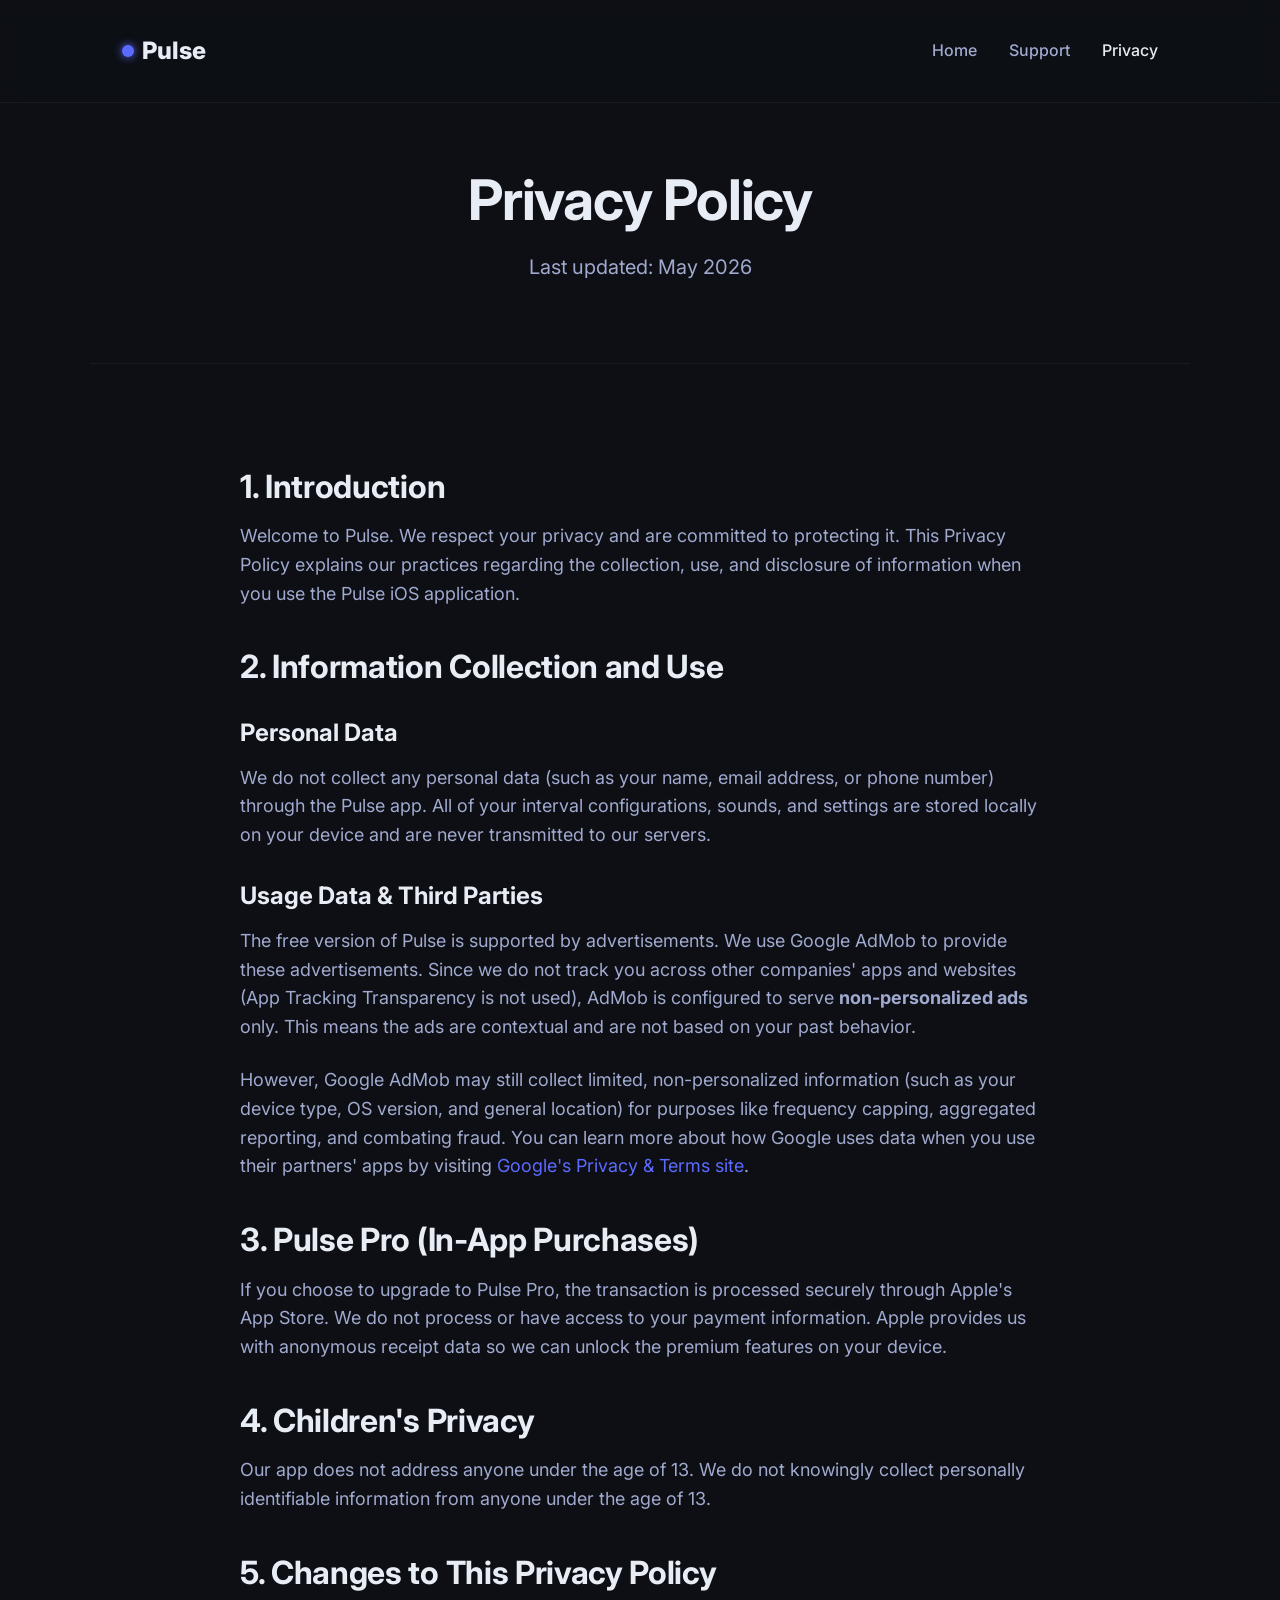
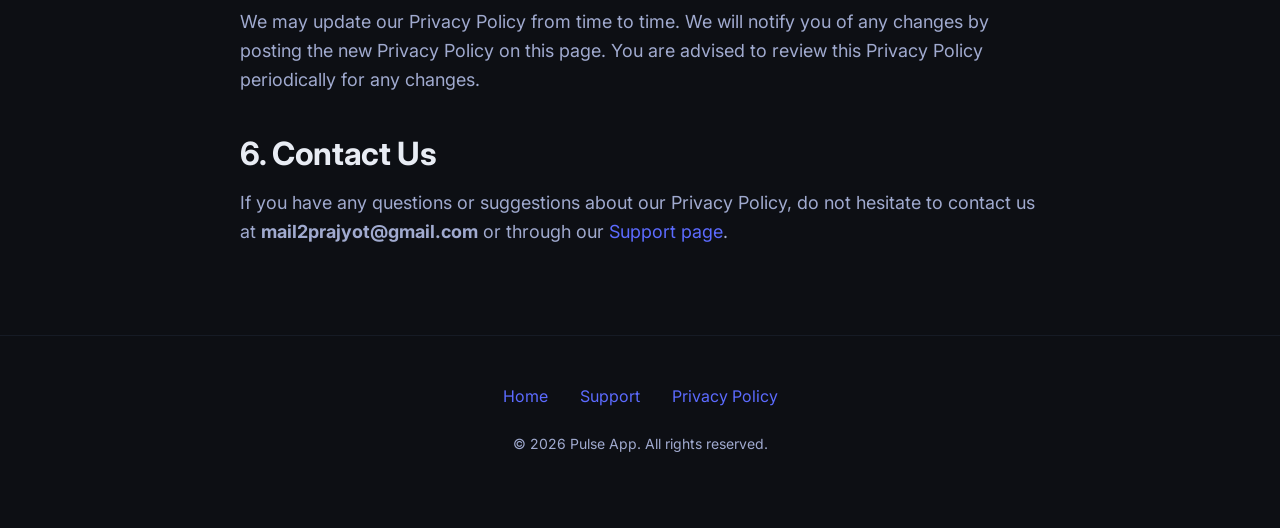
==== privacy.html @ a0f0a832 "Initial commit" ====
<!DOCTYPE html>
<html lang="en">
<head>
    <meta charset="UTF-8">
    <meta name="viewport" content="width=device-width, initial-scale=1.0">
    <title>Privacy Policy - Pulse</title>
    <meta name="description" content="Privacy Policy for the Pulse app. Learn how we handle your data.">
    <link rel="stylesheet" href="styles.css">
    <link href="https://fonts.googleapis.com/css2?family=Inter:wght@400;500;600;700;800&display=swap" rel="stylesheet">
</head>
<body>
    <header>
        <div class="container nav-container">
            <a href="index.html" class="logo">
                <span class="logo-dot"></span> Pulse
            </a>
            <nav class="nav-links">
                <a href="index.html">Home</a>
                <a href="support.html">Support</a>
                <a href="privacy.html" class="active">Privacy</a>
            </nav>
        </div>
    </header>

    <main>
        <section class="page-header container">
            <h1>Privacy Policy</h1>
            <p class="hero-subtitle">Last updated: May 2026</p>
        </section>

        <section class="content-section">
            <h2>1. Introduction</h2>
            <p>Welcome to Pulse. We respect your privacy and are committed to protecting it. This Privacy Policy explains our practices regarding the collection, use, and disclosure of information when you use the Pulse iOS application.</p>

            <h2>2. Information Collection and Use</h2>
            <h3>Personal Data</h3>
            <p>We do not collect any personal data (such as your name, email address, or phone number) through the Pulse app. All of your interval configurations, sounds, and settings are stored locally on your device and are never transmitted to our servers.</p>

            <h3>Usage Data & Third Parties</h3>
            <p>The free version of Pulse is supported by advertisements. We use Google AdMob to provide these advertisements. Since we do not track you across other companies' apps and websites (App Tracking Transparency is not used), AdMob is configured to serve <strong>non-personalized ads</strong> only. This means the ads are contextual and are not based on your past behavior.</p>
            <p>However, Google AdMob may still collect limited, non-personalized information (such as your device type, OS version, and general location) for purposes like frequency capping, aggregated reporting, and combating fraud. You can learn more about how Google uses data when you use their partners' apps by visiting <a href="https://policies.google.com/technologies/partner-sites" target="_blank">Google's Privacy & Terms site</a>.</p>

            <h2>3. Pulse Pro (In-App Purchases)</h2>
            <p>If you choose to upgrade to Pulse Pro, the transaction is processed securely through Apple's App Store. We do not process or have access to your payment information. Apple provides us with anonymous receipt data so we can unlock the premium features on your device.</p>

            <h2>4. Children's Privacy</h2>
            <p>Our app does not address anyone under the age of 13. We do not knowingly collect personally identifiable information from anyone under the age of 13.</p>

            <h2>5. Changes to This Privacy Policy</h2>
            <p>We may update our Privacy Policy from time to time. We will notify you of any changes by posting the new Privacy Policy on this page. You are advised to review this Privacy Policy periodically for any changes.</p>

            <h2>6. Contact Us</h2>
            <p>If you have any questions or suggestions about our Privacy Policy, do not hesitate to contact us at <strong>mail2prajyot@gmail.com</strong> or through our <a href="support.html">Support page</a>.</p>
        </section>
    </main>

    <footer>
        <div class="container">
            <div class="footer-links">
                <a href="index.html">Home</a>
                <a href="support.html">Support</a>
                <a href="privacy.html">Privacy Policy</a>
            </div>
            <p class="footer-text">© 2026 Pulse App. All rights reserved.</p>
        </div>
    </footer>
</body>
</html>
---- styles.css ----
:root {
    --bg-color: #0D0F14;
    --panel-color: #161B25;
    --card-color: #1E2535;
    --text-primary: #E8ECF4;
    --text-secondary: #A0AACF;
    --accent-blue: #5C6BFF;
    --accent-blue-hover: #727fff;
    --accent-yellow: #FFB340;
    --accent-red: #FF5A52;
    --border-color: rgba(92, 107, 255, 0.15);
}

* {
    margin: 0;
    padding: 0;
    box-sizing: border-box;
}

body {
    font-family: 'Inter', -apple-system, BlinkMacSystemFont, "Segoe UI", Roboto, Helvetica, Arial, sans-serif;
    background-color: var(--bg-color);
    color: var(--text-primary);
    line-height: 1.6;
    -webkit-font-smoothing: antialiased;
}

/* Typography */
h1, h2, h3, h4 {
    font-weight: 700;
    line-height: 1.2;
    margin-bottom: 1rem;
}

h1 { font-size: 3.5rem; letter-spacing: -0.02em; }
h2 { font-size: 2.5rem; letter-spacing: -0.01em; }
p { color: var(--text-secondary); margin-bottom: 1.5rem; font-size: 1.125rem; }

a {
    color: var(--accent-blue);
    text-decoration: none;
    transition: color 0.2s ease;
}

a:hover {
    color: var(--accent-blue-hover);
}

/* Layout */
.container {
    max-width: 1100px;
    margin: 0 auto;
    padding: 0 2rem;
}

/* Header */
header {
    padding: 2rem 0;
    border-bottom: 1px solid var(--panel-color);
    background-color: rgba(13, 15, 20, 0.8);
    backdrop-filter: blur(10px);
    position: sticky;
    top: 0;
    z-index: 100;
}

.nav-container {
    display: flex;
    justify-content: space-between;
    align-items: center;
}

.logo {
    font-size: 1.5rem;
    font-weight: 800;
    color: var(--text-primary);
    display: flex;
    align-items: center;
    gap: 0.5rem;
}

.logo-dot {
    width: 12px;
    height: 12px;
    background-color: var(--accent-blue);
    border-radius: 50%;
    display: inline-block;
    box-shadow: 0 0 10px var(--accent-blue);
}

.nav-links {
    display: flex;
    gap: 2rem;
}

.nav-links a {
    color: var(--text-secondary);
    font-weight: 500;
}

.nav-links a:hover, .nav-links a.active {
    color: var(--text-primary);
}

/* Hero Section */
.hero {
    padding: 6rem 0 4rem;
    text-align: center;
}

.hero h1 {
    background: linear-gradient(135deg, #E8ECF4 0%, #A0AACF 100%);
    -webkit-background-clip: text;
    -webkit-text-fill-color: transparent;
    margin-bottom: 1.5rem;
}

.hero-subtitle {
    font-size: 1.25rem;
    max-width: 600px;
    margin: 0 auto 3rem;
}

.cta-button {
    display: inline-block;
    background-color: var(--accent-blue);
    color: #fff;
    padding: 1rem 2.5rem;
    border-radius: 999px;
    font-size: 1.125rem;
    font-weight: 600;
    transition: all 0.3s ease;
    box-shadow: 0 4px 20px rgba(92, 107, 255, 0.3);
}

.cta-button:hover {
    background-color: var(--accent-blue-hover);
    transform: translateY(-2px);
    box-shadow: 0 6px 25px rgba(92, 107, 255, 0.4);
    color: #fff;
}

/* Features */
.features {
    padding: 5rem 0;
}

.features-grid {
    display: grid;
    grid-template-columns: repeat(auto-fit, minmax(300px, 1fr));
    gap: 2rem;
    margin-top: 3rem;
}

.feature-card {
    background-color: var(--panel-color);
    padding: 2.5rem;
    border-radius: 20px;
    border: 1px solid var(--border-color);
    transition: transform 0.3s ease, box-shadow 0.3s ease;
}

.feature-card:hover {
    transform: translateY(-5px);
    box-shadow: 0 10px 30px rgba(0, 0, 0, 0.2);
}

.feature-icon {
    font-size: 2rem;
    color: var(--accent-blue);
    margin-bottom: 1.5rem;
}

.feature-card h3 {
    font-size: 1.5rem;
}

.feature-card p {
    font-size: 1rem;
    margin-bottom: 0;
}

/* Pro Section */
.pro-section {
    background-color: var(--panel-color);
    padding: 5rem 0;
    text-align: center;
    border-top: 1px solid var(--border-color);
    border-bottom: 1px solid var(--border-color);
}

.pro-badge {
    color: var(--accent-yellow);
    font-weight: 700;
    font-size: 1.25rem;
    margin-bottom: 1rem;
    display: inline-block;
    padding: 0.25rem 1rem;
    background-color: rgba(255, 179, 64, 0.1);
    border-radius: 999px;
}

/* Standard Content Pages (Privacy, Support) */
.page-header {
    padding: 4rem 0 2rem;
    text-align: center;
    border-bottom: 1px solid var(--panel-color);
}

.content-section {
    padding: 4rem 0;
    max-width: 800px;
    margin: 0 auto;
}

.content-section h2 {
    font-size: 2rem;
    margin-top: 2.5rem;
    color: var(--text-primary);
}

.content-section h3 {
    font-size: 1.5rem;
    margin-top: 2rem;
    color: var(--text-primary);
}

.content-section p, .content-section ul {
    margin-bottom: 1.5rem;
    color: var(--text-secondary);
}

.content-section ul {
    padding-left: 1.5rem;
}

.content-section li {
    margin-bottom: 0.5rem;
}

/* Forms */
.support-form {
    background-color: var(--panel-color);
    padding: 3rem;
    border-radius: 20px;
    border: 1px solid var(--border-color);
}

.form-group {
    margin-bottom: 1.5rem;
}

.form-group label {
    display: block;
    margin-bottom: 0.5rem;
    color: var(--text-primary);
    font-weight: 500;
}

.form-group input, .form-group textarea {
    width: 100%;
    padding: 1rem;
    background-color: var(--card-color);
    border: 1px solid var(--border-color);
    border-radius: 10px;
    color: var(--text-primary);
    font-family: inherit;
    font-size: 1rem;
    transition: border-color 0.2s ease;
}

.form-group input:focus, .form-group textarea:focus {
    outline: none;
    border-color: var(--accent-blue);
}

button[type="submit"] {
    width: 100%;
    border: none;
    cursor: pointer;
    font-family: inherit;
}

/* Footer */
footer {
    padding: 3rem 0;
    text-align: center;
    border-top: 1px solid var(--panel-color);
    margin-top: auto;
}

.footer-links {
    display: flex;
    justify-content: center;
    gap: 2rem;
    margin-bottom: 1.5rem;
}

.footer-text {
    font-size: 0.875rem;
}

/* Responsive */
@media (max-width: 768px) {
    h1 { font-size: 2.5rem; }
    h2 { font-size: 2rem; }
    
    .nav-links {
        display: none; /* simple mobile nav for now */
    }
    
    .hero {
        padding: 4rem 0 2rem;
    }
    
    .support-form {
        padding: 2rem;
    }
}
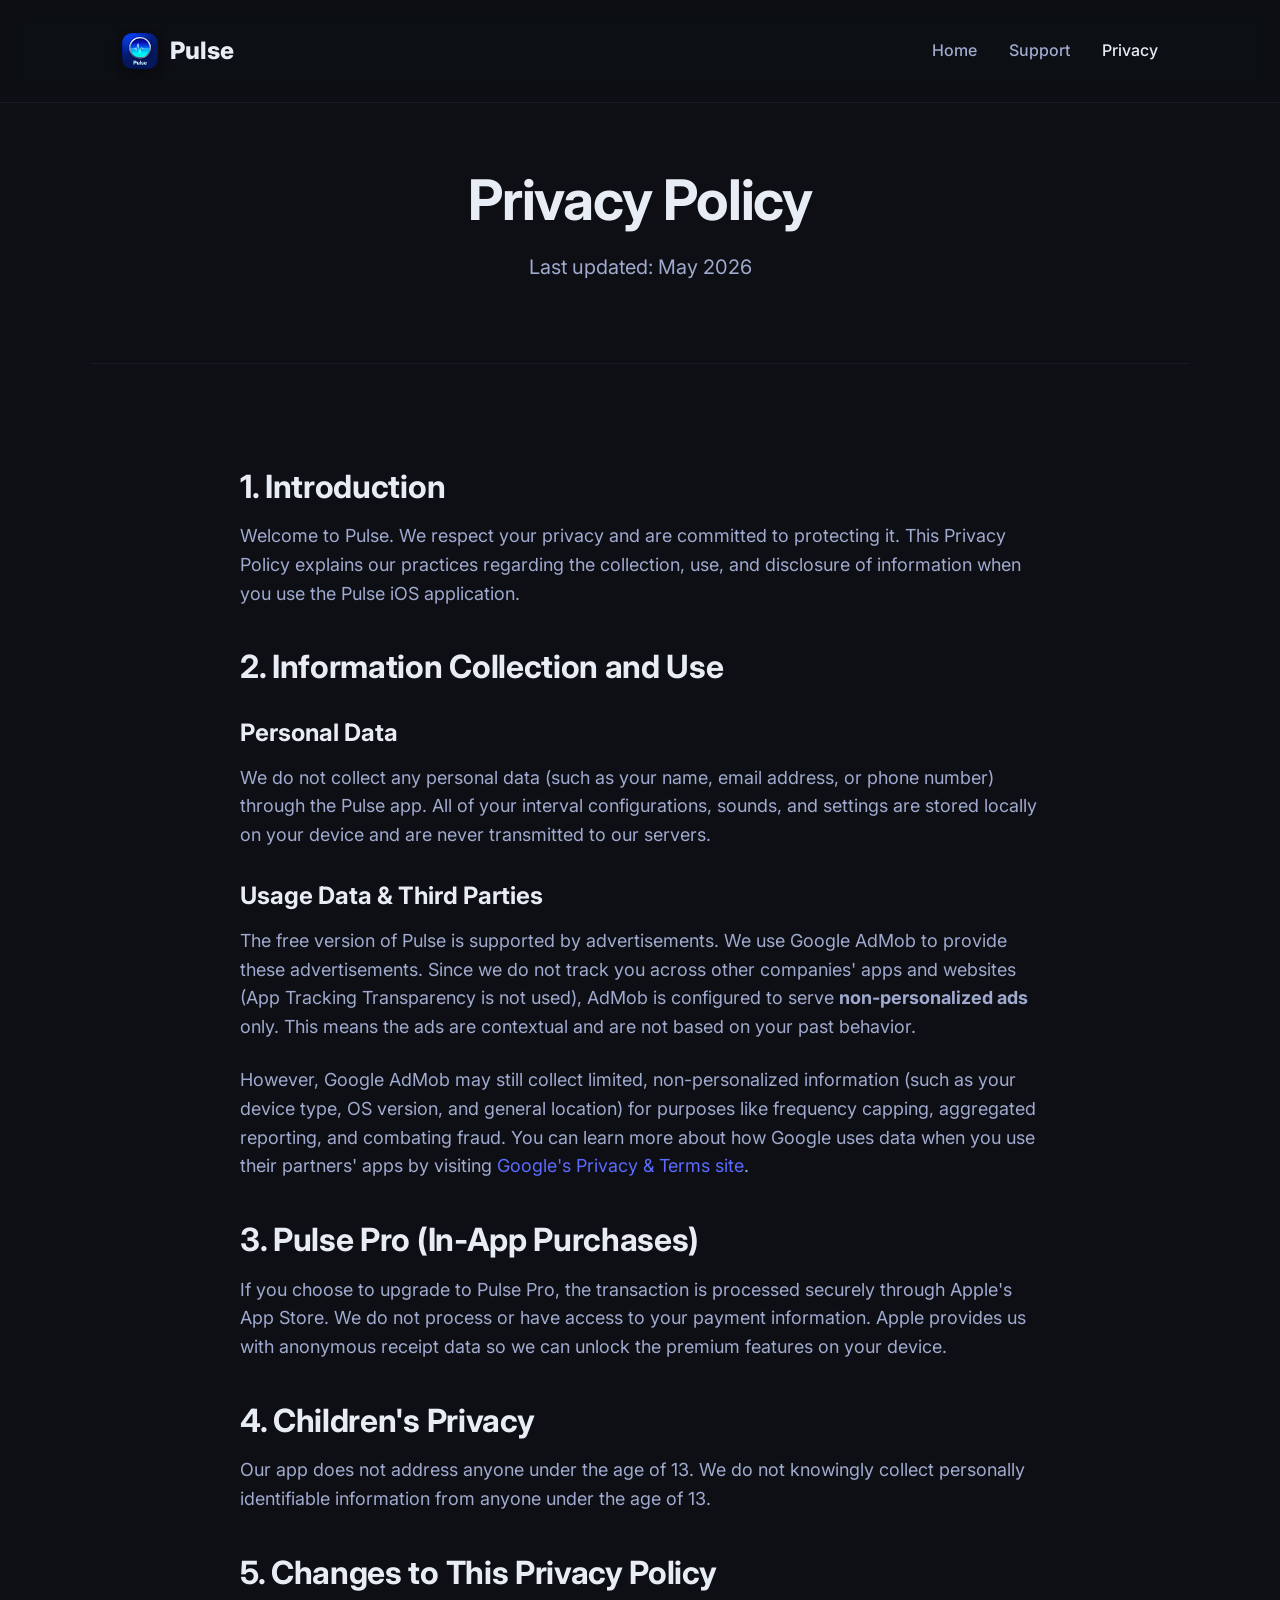
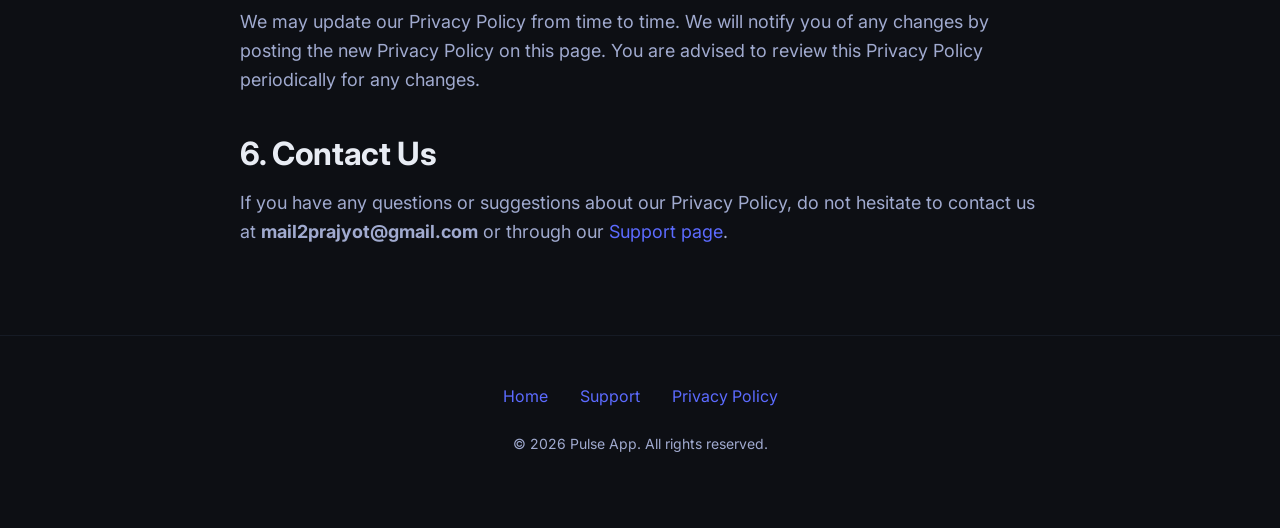
==== commit 9229e3f5: "applink and logo added" ====
--- a/privacy.html
+++ b/privacy.html
@@ -12,7 +12,7 @@
     <header>
         <div class="container nav-container">
             <a href="index.html" class="logo">
-                <span class="logo-dot"></span> Pulse
+                <img src="assets/logo.jpg" alt="Pulse Logo" class="logo-img"> Pulse
             </a>
             <nav class="nav-links">
                 <a href="index.html">Home</a>
--- a/styles.css
+++ b/styles.css
@@ -76,16 +76,19 @@
     color: var(--text-primary);
     display: flex;
     align-items: center;
-    gap: 0.5rem;
+    gap: 0.75rem;
+}
+
+.logo-img {
+    width: 36px;
+    height: 36px;
+    border-radius: 10px;
+    object-fit: cover;
+    box-shadow: 0 4px 12px rgba(0, 0, 0, 0.3);
 }
 
 .logo-dot {
-    width: 12px;
-    height: 12px;
-    background-color: var(--accent-blue);
-    border-radius: 50%;
-    display: inline-block;
-    box-shadow: 0 0 10px var(--accent-blue);
+    display: none; /* Replaced by logo-img */
 }
 
 .nav-links {
